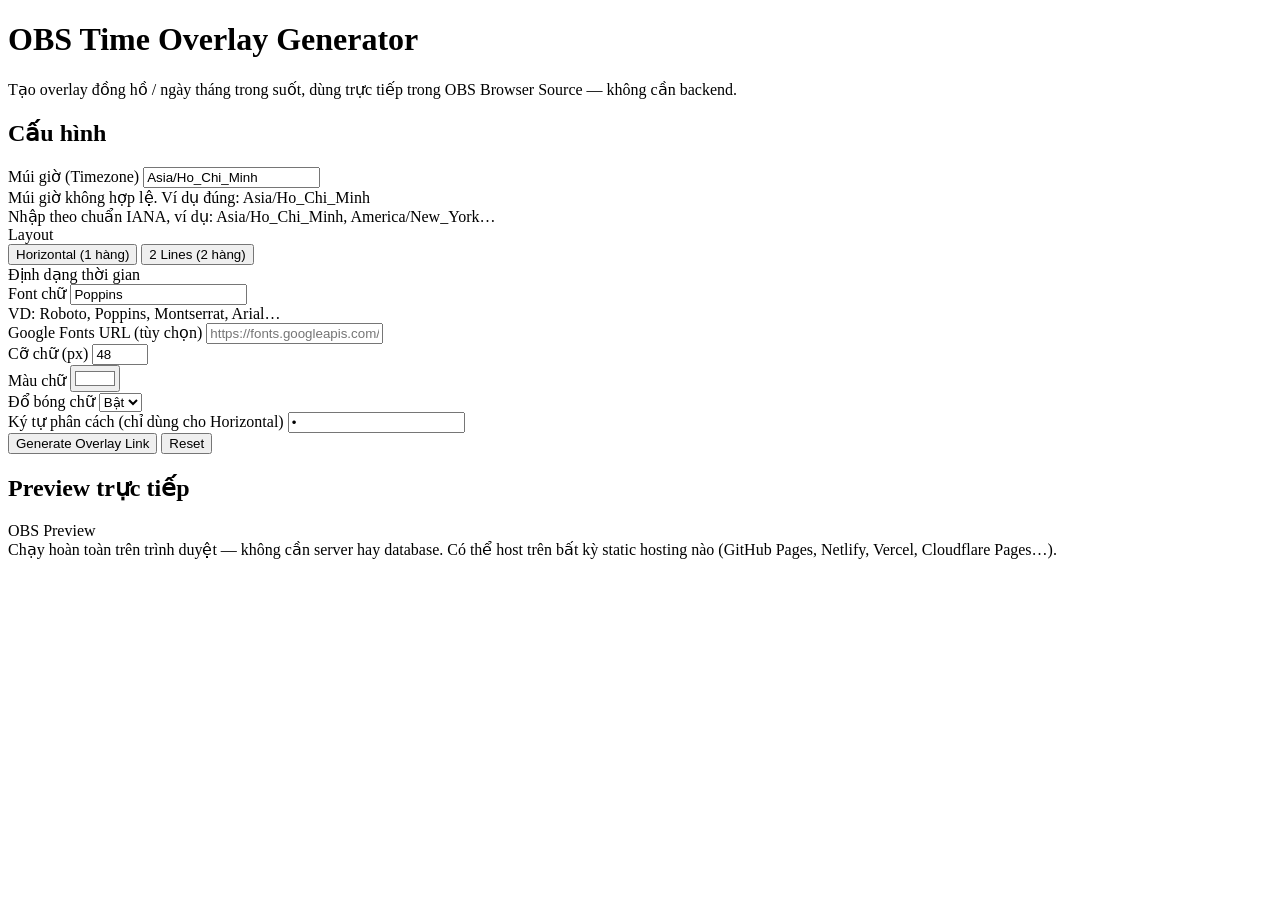
==== index.html @ 1edfa26c "Create index.html" ====
<!DOCTYPE html>
<html lang="vi">
<head>
<meta charset="UTF-8">
<meta name="viewport" content="width=device-width, initial-scale=1.0">
<title>Time Overlay Generator cho OBS</title>
<link rel="stylesheet" href="style.css">
</head>
<body class="config-page">
<div class="page-wrap">

  <div class="topbar">
    <div class="logo-dot"></div>
    <div>
      <h1>OBS Time Overlay Generator</h1>
      <p>Tạo overlay đồng hồ / ngày tháng trong suốt, dùng trực tiếp trong OBS Browser Source — không cần backend.</p>
    </div>
  </div>

  <div class="layout-grid">

    <!-- ============ LEFT: CONFIG FORM ============ -->
    <div class="card">
      <h2>Cấu hình</h2>

      <div class="field" id="field-timezone">
        <label for="input-timezone">Múi giờ (Timezone)</label>
        <input type="text" id="input-timezone" list="tz-list" value="Asia/Ho_Chi_Minh" autocomplete="off">
        <datalist id="tz-list">
          <option value="Asia/Ho_Chi_Minh">
          <option value="Asia/Bangkok">
          <option value="Asia/Singapore">
          <option value="Asia/Tokyo">
          <option value="Asia/Shanghai">
          <option value="Asia/Seoul">
          <option value="Asia/Kolkata">
          <option value="Asia/Dubai">
          <option value="Europe/London">
          <option value="Europe/Paris">
          <option value="Europe/Berlin">
          <option value="America/New_York">
          <option value="America/Los_Angeles">
          <option value="America/Chicago">
          <option value="Australia/Sydney">
          <option value="Pacific/Auckland">
          <option value="UTC">
        </datalist>
        <div class="error-msg">Múi giờ không hợp lệ. Ví dụ đúng: Asia/Ho_Chi_Minh</div>
        <div class="hint">Nhập theo chuẩn IANA, ví dụ: Asia/Ho_Chi_Minh, America/New_York…</div>
      </div>

      <div class="field">
        <label>Layout</label>
        <div class="layout-choice">
          <button type="button" class="choice-btn active" data-group="layout" data-value="horizontal">Horizontal (1 hàng)</button>
          <button type="button" class="choice-btn" data-group="layout" data-value="2lines">2 Lines (2 hàng)</button>
        </div>
      </div>

      <div class="field">
        <label>Định dạng thời gian</label>
        <div class="format-choice" id="format-choice"></div>
      </div>

      <div class="row-2">
        <div class="field">
          <label for="input-font">Font chữ</label>
          <input type="text" id="input-font" value="Poppins" autocomplete="off">
          <div class="hint">VD: Roboto, Poppins, Montserrat, Arial…</div>
        </div>
        <div class="field">
          <label for="input-fonturl">Google Fonts URL (tùy chọn)</label>
          <input type="text" id="input-fonturl" placeholder="https://fonts.googleapis.com/css2?family=...">
        </div>
      </div>

      <div class="row-3">
        <div class="field">
          <label for="input-size">Cỡ chữ (px)</label>
          <input type="number" id="input-size" value="48" min="12" max="200">
        </div>
        <div class="field">
          <label for="input-color">Màu chữ</label>
          <input type="color" id="input-color" value="#ffffff">
        </div>
        <div class="field">
          <label for="input-shadow">Đổ bóng chữ</label>
          <select id="input-shadow">
            <option value="1" selected>Bật</option>
            <option value="0">Tắt</option>
          </select>
        </div>
      </div>

      <div class="field" id="field-separator">
        <label for="input-separator">Ký tự phân cách (chỉ dùng cho Horizontal)</label>
        <input type="text" id="input-separator" value="•" maxlength="3">
      </div>

      <div class="buttons-row">
        <button class="btn btn-primary" id="btn-generate">Generate Overlay Link</button>
        <button class="btn btn-ghost" id="btn-reset">Reset</button>
      </div>

      <div class="result-box" id="result-box" style="display:none;">
        <label>URL Overlay của bạn <span class="badge">Dán vào OBS</span></label>
        <div class="url-output">
          <input type="text" id="output-url" readonly>
          <button class="btn btn-secondary" id="btn-copy">Copy</button>
        </div>
        <div class="copy-feedback" id="copy-feedback">Đã copy vào clipboard!</div>

        <div class="instructions">
          <strong>Cách thêm vào OBS:</strong>
          <ol>
            <li>Trong OBS, ở mục <strong>Sources</strong>, bấm <strong>+</strong> → chọn <strong>Browser Source</strong>.</li>
            <li>Dán URL overlay ở trên vào ô <strong>URL</strong>.</li>
            <li>Đặt <strong>Width</strong> / <strong>Height</strong> phù hợp (VD: 800×200), tick <strong>Shutdown source when not visible</strong> tùy ý.</li>
            <li>Bấm OK — nền overlay sẽ trong suốt và hiển thị đè lên video của bạn.</li>
          </ol>
        </div>
      </div>
    </div>

    <!-- ============ RIGHT: PREVIEW ============ -->
    <div>
      <div class="card">
        <h2>Preview trực tiếp</h2>
        <div class="preview-panel">
          <span class="preview-tag">OBS Preview</span>
          <div id="overlay-root" class="overlay-stage layout-horizontal">
            <span id="line1" class="line1"></span>
            <span id="sep" class="sep"></span>
            <span id="line2" class="line2"></span>
          </div>
        </div>
      </div>
    </div>

  </div>

  <footer class="note">Chạy hoàn toàn trên trình duyệt — không cần server hay database. Có thể host trên bất kỳ static hosting nào (GitHub Pages, Netlify, Vercel, Cloudflare Pages…).</footer>
</div>

<script src="script.js"></script>
<script>
(function () {
  const state = {
    layout: "horizontal",
    format: "24h-date"
  };

  /* ---- Build format choice buttons from shared FORMATS list ---- */
  const formatChoiceEl = document.getElementById("format-choice");
  FORMATS.forEach(f => {
    const btn = document.createElement("button");
    btn.type = "button";
    btn.className = "choice-btn" + (f.id === state.format ? " active" : "");
    btn.dataset.group = "format";
    btn.dataset.value = f.id;
    btn.textContent = f.label;
    formatChoiceEl.appendChild(btn);
  });

  /* ---- Choice-button (layout / format) handling ---- */
  document.querySelectorAll(".choice-btn").forEach(btn => {
    btn.addEventListener("click", () => {
      const group = btn.dataset.group;
      document.querySelectorAll(`.choice-btn[data-group="${group}"]`).forEach(b => b.classList.remove("active"));
      btn.classList.add("active");
      state[group] = btn.dataset.value;
      toggleSeparatorField();
      updatePreview();
    });
  });

  function toggleSeparatorField() {
    document.getElementById("field-separator").style.display =
      state.layout === "2lines" ? "none" : "block";
  }

  /* ---- Inputs ---- */
  const el = {
    timezone: document.getElementById("input-timezone"),
    font: document.getElementById("input-font"),
    fontUrl: document.getElementById("input-fonturl"),
    size: document.getElementById("input-size"),
    color: document.getElementById("input-color"),
    shadow: document.getElementById("input-shadow"),
    separator: document.getElementById("input-separator")
  };

  const previewEls = {
    root: document.getElementById("overlay-root"),
    line1: document.getElementById("line1"),
    line2: document.getElementById("line2"),
    sep: document.getElementById("sep")
  };

  function validateTimezone() {
    const field = document.getElementById("field-timezone");
    const ok = isValidTimezone(el.timezone.value.trim());
    field.classList.toggle("invalid", !ok);
    return ok;
  }

  function gatherConfig() {
    return {
      timezone: el.timezone.value.trim() || DEFAULTS.timezone,
      layout: state.layout,
      format: state.format,
      font: el.font.value.trim() || DEFAULTS.font,
      fontUrl: el.fontUrl.value.trim(),
      size: el.size.value || DEFAULTS.size,
      color: el.color.value || DEFAULTS.color,
      shadow: el.shadow.value,
      separator: el.separator.value || DEFAULTS.separator
    };
  }

  function updatePreview() {
    validateTimezone();
    const cfg = gatherConfig();
    renderOverlay(isValidTimezone(cfg.timezone) ? cfg : Object.assign({}, cfg, { timezone: DEFAULTS.timezone }), previewEls);
  }

  /* Live update on any change */
  Object.values(el).forEach(input => {
    input.addEventListener("input", updatePreview);
    input.addEventListener("change", updatePreview);
  });

  /* Tick every second */
  updatePreview();
  setInterval(updatePreview, 1000);
  toggleSeparatorField();

  /* ---- Generate URL ---- */
  document.getElementById("btn-generate").addEventListener("click", () => {
    if (!validateTimezone()) {
      document.getElementById("input-timezone").focus();
      return;
    }
    const cfg = gatherConfig();
    const url = buildOverlayURL(cfg, "overlay.html");
    const outputInput = document.getElementById("output-url");
    outputInput.value = url;
    document.getElementById("result-box").style.display = "block";
    document.getElementById("result-box").scrollIntoView({ behavior: "smooth", block: "nearest" });
  });

  /* ---- Copy button ---- */
  document.getElementById("btn-copy").addEventListener("click", () => {
    const outputInput = document.getElementById("output-url");
    outputInput.select();
    outputInput.setSelectionRange(0, 99999);
    navigator.clipboard.writeText(outputInput.value).then(() => {
      const fb = document.getElementById("copy-feedback");
      fb.classList.add("show");
      setTimeout(() => fb.classList.remove("show"), 1500);
    }).catch(() => {
      document.execCommand("copy");
    });
  });

  /* ---- Reset ---- */
  document.getElementById("btn-reset").addEventListener("click", () => {
    el.timezone.value = DEFAULTS.timezone;
    el.font.value = DEFAULTS.font;
    el.fontUrl.value = "";
    el.size.value = DEFAULTS.size;
    el.color.value = DEFAULTS.color;
    el.shadow.value = DEFAULTS.shadow;
    el.separator.value = DEFAULTS.separator;

    state.layout = DEFAULTS.layout;
    state.format = DEFAULTS.format;
    document.querySelectorAll('.choice-btn[data-group="layout"]').forEach(b =>
      b.classList.toggle("active", b.dataset.value === DEFAULTS.layout));
    document.querySelectorAll('.choice-btn[data-group="format"]').forEach(b =>
      b.classList.toggle("active", b.dataset.value === DEFAULTS.format));

    document.getElementById("field-timezone").classList.remove("invalid");
    document.getElementById("result-box").style.display = "none";
    toggleSeparatorField();
    updatePreview();
  });
})();
</script>
</body>
</html>
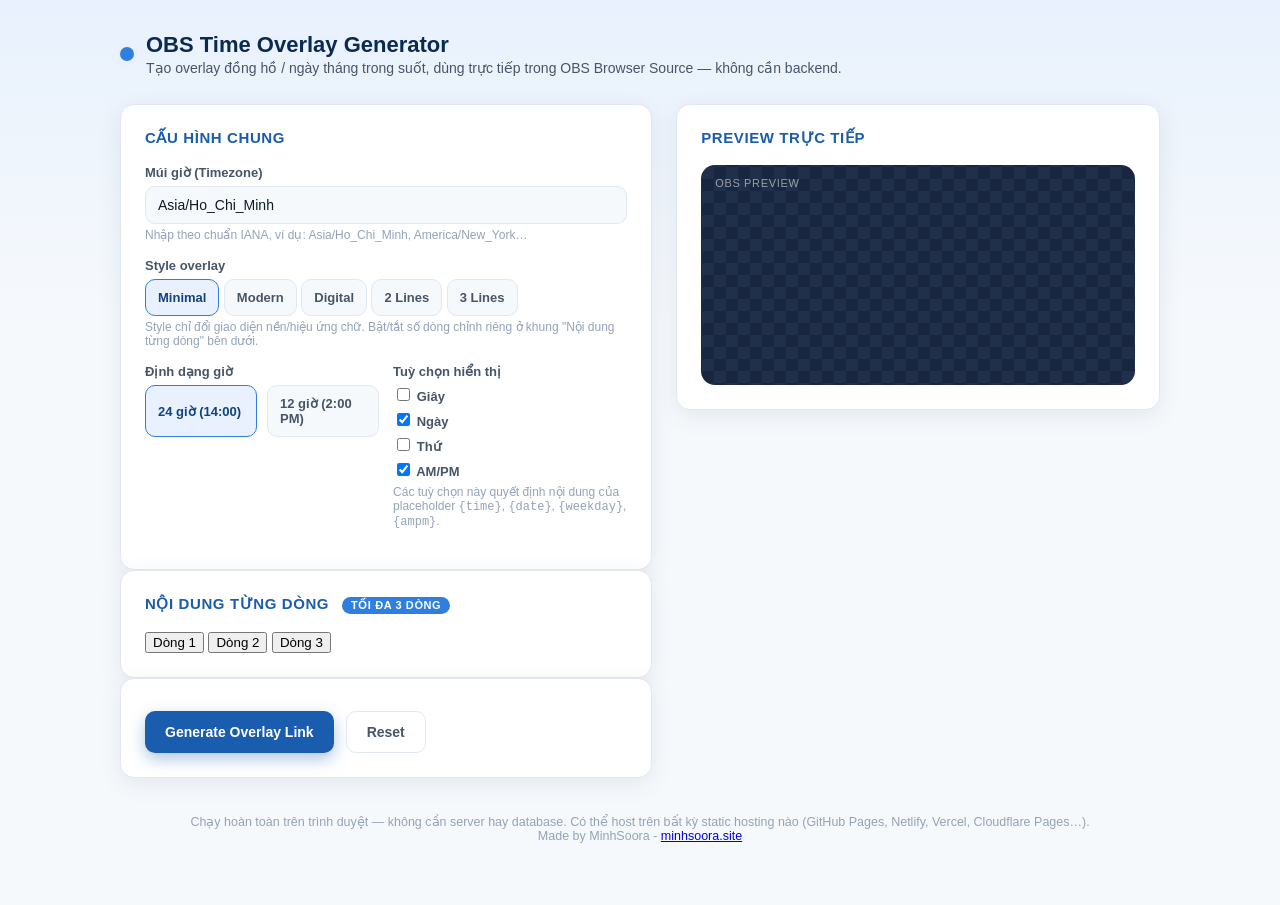
==== commit 5a3c5e5e: "Update index.html" ====
--- a/index.html
+++ b/index.html
@@ -20,106 +20,108 @@
   <div class="layout-grid">
 
     <!-- ============ LEFT: CONFIG FORM ============ -->
-    <div class="card">
-      <h2>Cấu hình</h2>
-
-      <div class="field" id="field-timezone">
-        <label for="input-timezone">Múi giờ (Timezone)</label>
-        <input type="text" id="input-timezone" list="tz-list" value="Asia/Ho_Chi_Minh" autocomplete="off">
-        <datalist id="tz-list">
-          <option value="Asia/Ho_Chi_Minh">
-          <option value="Asia/Bangkok">
-          <option value="Asia/Singapore">
-          <option value="Asia/Tokyo">
-          <option value="Asia/Shanghai">
-          <option value="Asia/Seoul">
-          <option value="Asia/Kolkata">
-          <option value="Asia/Dubai">
-          <option value="Europe/London">
-          <option value="Europe/Paris">
-          <option value="Europe/Berlin">
-          <option value="America/New_York">
-          <option value="America/Los_Angeles">
-          <option value="America/Chicago">
-          <option value="Australia/Sydney">
-          <option value="Pacific/Auckland">
-          <option value="UTC">
-        </datalist>
-        <div class="error-msg">Múi giờ không hợp lệ. Ví dụ đúng: Asia/Ho_Chi_Minh</div>
-        <div class="hint">Nhập theo chuẩn IANA, ví dụ: Asia/Ho_Chi_Minh, America/New_York…</div>
-      </div>
-
-      <div class="field">
-        <label>Layout</label>
-        <div class="layout-choice">
-          <button type="button" class="choice-btn active" data-group="layout" data-value="horizontal">Horizontal (1 hàng)</button>
-          <button type="button" class="choice-btn" data-group="layout" data-value="2lines">2 Lines (2 hàng)</button>
-        </div>
-      </div>
-
-      <div class="field">
-        <label>Định dạng thời gian</label>
-        <div class="format-choice" id="format-choice"></div>
-      </div>
-
-      <div class="row-2">
-        <div class="field">
-          <label for="input-font">Font chữ</label>
-          <input type="text" id="input-font" value="Poppins" autocomplete="off">
-          <div class="hint">VD: Roboto, Poppins, Montserrat, Arial…</div>
-        </div>
-        <div class="field">
-          <label for="input-fonturl">Google Fonts URL (tùy chọn)</label>
-          <input type="text" id="input-fonturl" placeholder="https://fonts.googleapis.com/css2?family=...">
-        </div>
-      </div>
-
-      <div class="row-3">
-        <div class="field">
-          <label for="input-size">Cỡ chữ (px)</label>
-          <input type="number" id="input-size" value="48" min="12" max="200">
-        </div>
-        <div class="field">
-          <label for="input-color">Màu chữ</label>
-          <input type="color" id="input-color" value="#ffffff">
-        </div>
-        <div class="field">
-          <label for="input-shadow">Đổ bóng chữ</label>
-          <select id="input-shadow">
-            <option value="1" selected>Bật</option>
-            <option value="0">Tắt</option>
-          </select>
-        </div>
-      </div>
-
-      <div class="field" id="field-separator">
-        <label for="input-separator">Ký tự phân cách (chỉ dùng cho Horizontal)</label>
-        <input type="text" id="input-separator" value="•" maxlength="3">
-      </div>
-
-      <div class="buttons-row">
-        <button class="btn btn-primary" id="btn-generate">Generate Overlay Link</button>
-        <button class="btn btn-ghost" id="btn-reset">Reset</button>
-      </div>
-
-      <div class="result-box" id="result-box" style="display:none;">
-        <label>URL Overlay của bạn <span class="badge">Dán vào OBS</span></label>
-        <div class="url-output">
-          <input type="text" id="output-url" readonly>
-          <button class="btn btn-secondary" id="btn-copy">Copy</button>
-        </div>
-        <div class="copy-feedback" id="copy-feedback">Đã copy vào clipboard!</div>
-
-        <div class="instructions">
-          <strong>Cách thêm vào OBS:</strong>
-          <ol>
-            <li>Trong OBS, ở mục <strong>Sources</strong>, bấm <strong>+</strong> → chọn <strong>Browser Source</strong>.</li>
-            <li>Dán URL overlay ở trên vào ô <strong>URL</strong>.</li>
-            <li>Đặt <strong>Width</strong> / <strong>Height</strong> phù hợp (VD: 800×200), tick <strong>Shutdown source when not visible</strong> tùy ý.</li>
-            <li>Bấm OK — nền overlay sẽ trong suốt và hiển thị đè lên video của bạn.</li>
-          </ol>
-        </div>
-      </div>
+    <div>
+
+      <div class="card">
+        <h2>Cấu hình chung</h2>
+
+        <div class="field" id="field-timezone">
+          <label for="input-timezone">Múi giờ (Timezone)</label>
+          <input type="text" id="input-timezone" list="tz-list" value="Asia/Ho_Chi_Minh" autocomplete="off">
+          <datalist id="tz-list">
+            <option value="Asia/Ho_Chi_Minh">
+            <option value="Asia/Bangkok">
+            <option value="Asia/Singapore">
+            <option value="Asia/Tokyo">
+            <option value="Asia/Shanghai">
+            <option value="Asia/Seoul">
+            <option value="Asia/Kolkata">
+            <option value="Asia/Dubai">
+            <option value="Europe/London">
+            <option value="Europe/Paris">
+            <option value="Europe/Berlin">
+            <option value="America/New_York">
+            <option value="America/Los_Angeles">
+            <option value="America/Chicago">
+            <option value="Australia/Sydney">
+            <option value="Pacific/Auckland">
+            <option value="UTC">
+          </datalist>
+          <div class="error-msg">Múi giờ không hợp lệ. Ví dụ đúng: Asia/Ho_Chi_Minh</div>
+          <div class="hint">Nhập theo chuẩn IANA, ví dụ: Asia/Ho_Chi_Minh, America/New_York…</div>
+        </div>
+
+        <div class="field">
+          <label>Style overlay</label>
+          <div class="style-choice" id="style-choice">
+            <button type="button" class="choice-btn active" data-style="minimal">Minimal</button>
+            <button type="button" class="choice-btn" data-style="modern">Modern</button>
+            <button type="button" class="choice-btn" data-style="digital">Digital</button>
+            <button type="button" class="choice-btn" data-style="2lines">2 Lines</button>
+            <button type="button" class="choice-btn" data-style="3lines">3 Lines</button>
+          </div>
+          <div class="hint">Style chỉ đổi giao diện nền/hiệu ứng chữ. Bật/tắt số dòng chỉnh riêng ở khung "Nội dung từng dòng" bên dưới.</div>
+        </div>
+
+        <div class="row-2">
+          <div class="field">
+            <label>Định dạng giờ</label>
+            <div class="format-choice" id="tf-choice">
+              <button type="button" class="choice-btn active" data-tf="24h">24 giờ (14:00)</button>
+              <button type="button" class="choice-btn" data-tf="12h">12 giờ (2:00 PM)</button>
+            </div>
+          </div>
+          <div class="field">
+            <label>Tuỳ chọn hiển thị</label>
+            <div class="toggles-row">
+              <label class="switch"><input type="checkbox" id="toggle-sec"> Giây</label>
+              <label class="switch"><input type="checkbox" id="toggle-date" checked> Ngày</label>
+              <label class="switch"><input type="checkbox" id="toggle-wd"> Thứ</label>
+              <label class="switch"><input type="checkbox" id="toggle-ampm" checked> AM/PM</label>
+            </div>
+            <div class="hint">Các tuỳ chọn này quyết định nội dung của placeholder <code>{time}</code>, <code>{date}</code>, <code>{weekday}</code>, <code>{ampm}</code>.</div>
+          </div>
+        </div>
+      </div>
+
+      <div class="card">
+        <h2>Nội dung từng dòng <span class="badge">Tối đa 3 dòng</span></h2>
+
+        <div class="line-tabs" id="line-tabs">
+          <button type="button" class="line-tab active on" data-line="0"><span class="dot"></span>Dòng 1</button>
+          <button type="button" class="line-tab on" data-line="1"><span class="dot"></span>Dòng 2</button>
+          <button type="button" class="line-tab" data-line="2"><span class="dot"></span>Dòng 3</button>
+        </div>
+
+        <div id="line-panels"></div>
+      </div>
+
+      <div class="card">
+        <div class="buttons-row">
+          <button class="btn btn-primary" id="btn-generate">Generate Overlay Link</button>
+          <button class="btn btn-ghost" id="btn-reset">Reset</button>
+        </div>
+
+        <div class="result-box" id="result-box" style="display:none;">
+          <label>URL Overlay của bạn <span class="badge">Dán vào OBS</span></label>
+          <div class="url-output">
+            <input type="text" id="output-url" readonly>
+            <button class="btn btn-secondary" id="btn-copy">Copy</button>
+          </div>
+          <div class="copy-feedback" id="copy-feedback">Đã copy vào clipboard!</div>
+
+          <div class="instructions">
+            <strong>Cách thêm vào OBS:</strong>
+            <ol>
+              <li>Trong OBS, ở mục <strong>Sources</strong>, bấm <strong>+</strong> → chọn <strong>Browser Source</strong>.</li>
+              <li>Dán URL overlay ở trên vào ô <strong>URL</strong>.</li>
+              <li>Đặt <strong>Width</strong> / <strong>Height</strong> phù hợp (VD: 800×200), tick <strong>Shutdown source when not visible</strong> tùy ý.</li>
+              <li>Bấm OK — nền overlay sẽ trong suốt và hiển thị đè lên video của bạn.</li>
+            </ol>
+          </div>
+        </div>
+      </div>
+
     </div>
 
     <!-- ============ RIGHT: PREVIEW ============ -->
@@ -128,10 +130,10 @@
         <h2>Preview trực tiếp</h2>
         <div class="preview-panel">
           <span class="preview-tag">OBS Preview</span>
-          <div id="overlay-root" class="overlay-stage layout-horizontal">
-            <span id="line1" class="line1"></span>
-            <span id="sep" class="sep"></span>
-            <span id="line2" class="line2"></span>
+          <div id="overlay-root" class="overlay-stage style-minimal">
+            <span id="line1" class="ov-line"></span>
+            <span id="line2" class="ov-line"></span>
+            <span id="line3" class="ov-line"></span>
           </div>
         </div>
       </div>
@@ -139,110 +141,252 @@
 
   </div>
 
-  <footer class="note">Chạy hoàn toàn trên trình duyệt — không cần server hay database. Có thể host trên bất kỳ static hosting nào (GitHub Pages, Netlify, Vercel, Cloudflare Pages…).</footer>
+  <footer class="note">
+    Chạy hoàn toàn trên trình duyệt — không cần server hay database. Có thể host trên bất kỳ static hosting nào (GitHub Pages, Netlify, Vercel, Cloudflare Pages…).<br>
+    Made by MinhSoora - <a href="https://minhsoora.site" target="_blank" rel="noopener">minhsoora.site</a>
+  </footer>
 </div>
 
 <script src="script.js"></script>
 <script>
 (function () {
-  const state = {
-    layout: "horizontal",
-    format: "24h-date"
-  };
-
-  /* ---- Build format choice buttons from shared FORMATS list ---- */
-  const formatChoiceEl = document.getElementById("format-choice");
-  FORMATS.forEach(f => {
-    const btn = document.createElement("button");
-    btn.type = "button";
-    btn.className = "choice-btn" + (f.id === state.format ? " active" : "");
-    btn.dataset.group = "format";
-    btn.dataset.value = f.id;
-    btn.textContent = f.label;
-    formatChoiceEl.appendChild(btn);
-  });
-
-  /* ---- Choice-button (layout / format) handling ---- */
-  document.querySelectorAll(".choice-btn").forEach(btn => {
-    btn.addEventListener("click", () => {
-      const group = btn.dataset.group;
-      document.querySelectorAll(`.choice-btn[data-group="${group}"]`).forEach(b => b.classList.remove("active"));
-      btn.classList.add("active");
-      state[group] = btn.dataset.value;
-      toggleSeparatorField();
-      updatePreview();
-    });
-  });
-
-  function toggleSeparatorField() {
-    document.getElementById("field-separator").style.display =
-      state.layout === "2lines" ? "none" : "block";
-  }
-
-  /* ---- Inputs ---- */
-  const el = {
-    timezone: document.getElementById("input-timezone"),
-    font: document.getElementById("input-font"),
-    fontUrl: document.getElementById("input-fonturl"),
-    size: document.getElementById("input-size"),
-    color: document.getElementById("input-color"),
-    shadow: document.getElementById("input-shadow"),
-    separator: document.getElementById("input-separator")
-  };
+  /* ---- Working state (deep clone of defaults) ---- */
+  let state = cloneDefaultConfig();
+  let activeLine = 0;
 
   const previewEls = {
     root: document.getElementById("overlay-root"),
     line1: document.getElementById("line1"),
     line2: document.getElementById("line2"),
-    sep: document.getElementById("sep")
+    line3: document.getElementById("line3")
   };
 
+  /* ---- Timezone field ---- */
+  const tzInput = document.getElementById("input-timezone");
+  const tzField = document.getElementById("field-timezone");
+
   function validateTimezone() {
-    const field = document.getElementById("field-timezone");
-    const ok = isValidTimezone(el.timezone.value.trim());
-    field.classList.toggle("invalid", !ok);
+    const ok = isValidTimezone(tzInput.value.trim());
+    tzField.classList.toggle("invalid", !ok);
     return ok;
   }
 
-  function gatherConfig() {
-    return {
-      timezone: el.timezone.value.trim() || DEFAULTS.timezone,
-      layout: state.layout,
-      format: state.format,
-      font: el.font.value.trim() || DEFAULTS.font,
-      fontUrl: el.fontUrl.value.trim(),
-      size: el.size.value || DEFAULTS.size,
-      color: el.color.value || DEFAULTS.color,
-      shadow: el.shadow.value,
-      separator: el.separator.value || DEFAULTS.separator
-    };
-  }
-
+  tzInput.addEventListener("input", () => {
+    validateTimezone();
+    state.tz = tzInput.value.trim() || DEFAULT_CONFIG.tz;
+    updatePreview();
+  });
+
+  /* ---- Style choice ---- */
+  document.querySelectorAll("#style-choice .choice-btn").forEach(btn => {
+    btn.addEventListener("click", () => {
+      document.querySelectorAll("#style-choice .choice-btn").forEach(b => b.classList.remove("active"));
+      btn.classList.add("active");
+      state.style = btn.dataset.style;
+      updatePreview();
+    });
+  });
+
+  /* ---- Time format choice ---- */
+  document.querySelectorAll("#tf-choice .choice-btn").forEach(btn => {
+    btn.addEventListener("click", () => {
+      document.querySelectorAll("#tf-choice .choice-btn").forEach(b => b.classList.remove("active"));
+      btn.classList.add("active");
+      state.tf = btn.dataset.tf;
+      updatePreview();
+    });
+  });
+
+  /* ---- Global toggles ---- */
+  const toggleSec = document.getElementById("toggle-sec");
+  const toggleDate = document.getElementById("toggle-date");
+  const toggleWd = document.getElementById("toggle-wd");
+  const toggleAmpm = document.getElementById("toggle-ampm");
+
+  toggleSec.addEventListener("change", () => { state.sec = toggleSec.checked; updatePreview(); });
+  toggleDate.addEventListener("change", () => { state.date = toggleDate.checked; updatePreview(); });
+  toggleWd.addEventListener("change", () => { state.wd = toggleWd.checked; updatePreview(); });
+  toggleAmpm.addEventListener("change", () => { state.ampm = toggleAmpm.checked; updatePreview(); });
+
+  /* ---- Line tabs ---- */
+  const lineTabs = document.querySelectorAll(".line-tab");
+  lineTabs.forEach(tab => {
+    tab.addEventListener("click", () => {
+      activeLine = Number(tab.dataset.line);
+      lineTabs.forEach(t => t.classList.toggle("active", Number(t.dataset.line) === activeLine));
+      document.querySelectorAll(".line-panel").forEach(p => {
+        p.classList.toggle("active", Number(p.dataset.line) === activeLine);
+      });
+    });
+  });
+
+  function refreshLineTabDots() {
+    lineTabs.forEach(tab => {
+      const idx = Number(tab.dataset.line);
+      tab.classList.toggle("on", !!state.lines[idx].on);
+    });
+  }
+
+  /* ---- Build the 3 line-editor panels dynamically ---- */
+  const linePanelsWrap = document.getElementById("line-panels");
+
+  function buildChip(ph, index) {
+    const chip = document.createElement("button");
+    chip.type = "button";
+    chip.className = "chip";
+    chip.textContent = ph.label;
+    chip.addEventListener("click", () => {
+      const input = document.getElementById(`line-content-${index}`);
+      insertAtCursor(input, ph.label);
+    });
+    return chip;
+  }
+
+  function insertAtCursor(input, text) {
+    const start = (input.selectionStart != null) ? input.selectionStart : input.value.length;
+    const end = (input.selectionEnd != null) ? input.selectionEnd : input.value.length;
+    input.value = input.value.slice(0, start) + text + input.value.slice(end);
+    const pos = start + text.length;
+    input.focus();
+    input.setSelectionRange(pos, pos);
+    input.dispatchEvent(new Event("input", { bubbles: true }));
+  }
+
+  function buildLinePanel(index) {
+    const panel = document.createElement("div");
+    panel.className = "line-panel" + (index === 0 ? " active" : "");
+    panel.dataset.line = String(index);
+
+    const line = state.lines[index];
+
+    panel.innerHTML = `
+      <div class="line-panel-head">
+        <label class="switch">
+          <input type="checkbox" id="line-enable-${index}" ${line.on ? "checked" : ""}>
+          Hiện dòng này
+        </label>
+      </div>
+
+      <div class="field">
+        <label for="line-content-${index}">Nội dung (dùng placeholder bên dưới để chèn nhanh)</label>
+        <input type="text" id="line-content-${index}" value="${line.txt.replace(/"/g, "&quot;")}" autocomplete="off">
+        <div class="placeholder-chips" id="line-chips-${index}"></div>
+      </div>
+
+      <div class="row-3">
+        <div class="field">
+          <label for="line-font-${index}">Font</label>
+          <input type="text" id="line-font-${index}" value="${line.font}" autocomplete="off">
+        </div>
+        <div class="field">
+          <label for="line-size-${index}">Cỡ chữ (px)</label>
+          <input type="number" id="line-size-${index}" value="${line.size}" min="8" max="300">
+        </div>
+        <div class="field">
+          <label for="line-weight-${index}">Độ đậm</label>
+          <select id="line-weight-${index}">
+            <option value="300">300 - Light</option>
+            <option value="400">400 - Regular</option>
+            <option value="500">500 - Medium</option>
+            <option value="600">600 - SemiBold</option>
+            <option value="700">700 - Bold</option>
+            <option value="800">800 - ExtraBold</option>
+            <option value="900">900 - Black</option>
+          </select>
+        </div>
+      </div>
+
+      <div class="row-2">
+        <div class="field">
+          <label for="line-color-${index}">Màu chữ</label>
+          <input type="color" id="line-color-${index}" value="${line.color}">
+        </div>
+        <div class="field">
+          <label>Căn lề</label>
+          <div class="align-choice" id="line-align-${index}">
+            <button type="button" class="choice-btn" data-align="left">Trái</button>
+            <button type="button" class="choice-btn" data-align="center">Giữa</button>
+            <button type="button" class="choice-btn" data-align="right">Phải</button>
+          </div>
+        </div>
+      </div>
+    `;
+
+    linePanelsWrap.appendChild(panel);
+
+    /* Fill placeholder chips */
+    const chipsWrap = panel.querySelector(`#line-chips-${index}`);
+    PLACEHOLDERS.forEach(ph => chipsWrap.appendChild(buildChip(ph, index)));
+
+    /* Wire up controls */
+    const elEnable = panel.querySelector(`#line-enable-${index}`);
+    const elContent = panel.querySelector(`#line-content-${index}`);
+    const elFont = panel.querySelector(`#line-font-${index}`);
+    const elSize = panel.querySelector(`#line-size-${index}`);
+    const elWeight = panel.querySelector(`#line-weight-${index}`);
+    const elColor = panel.querySelector(`#line-color-${index}`);
+    const alignBtns = panel.querySelectorAll(`#line-align-${index} .choice-btn`);
+
+    elWeight.value = String(line.weight);
+    alignBtns.forEach(b => b.classList.toggle("active", b.dataset.align === line.align));
+
+    elEnable.addEventListener("change", () => {
+      state.lines[index].on = elEnable.checked;
+      refreshLineTabDots();
+      updatePreview();
+    });
+    elContent.addEventListener("input", () => {
+      state.lines[index].txt = elContent.value;
+      updatePreview();
+    });
+    elFont.addEventListener("input", () => {
+      state.lines[index].font = elFont.value.trim() || DEFAULT_CONFIG.lines[index].font;
+      updatePreview();
+    });
+    elSize.addEventListener("input", () => {
+      state.lines[index].size = clampNumber(elSize.value, 8, 300, DEFAULT_CONFIG.lines[index].size);
+      updatePreview();
+    });
+    elWeight.addEventListener("change", () => {
+      state.lines[index].weight = Number(elWeight.value);
+      updatePreview();
+    });
+    elColor.addEventListener("input", () => {
+      state.lines[index].color = elColor.value;
+      updatePreview();
+    });
+    alignBtns.forEach(b => {
+      b.addEventListener("click", () => {
+        alignBtns.forEach(x => x.classList.remove("active"));
+        b.classList.add("active");
+        state.lines[index].align = b.dataset.align;
+        updatePreview();
+      });
+    });
+
+    return { elEnable, elContent, elFont, elSize, elWeight, elColor, alignBtns };
+  }
+
+  const linePanelRefs = [0, 1, 2].map(buildLinePanel);
+
+  /* ---- Preview update ---- */
   function updatePreview() {
-    validateTimezone();
-    const cfg = gatherConfig();
-    renderOverlay(isValidTimezone(cfg.timezone) ? cfg : Object.assign({}, cfg, { timezone: DEFAULTS.timezone }), previewEls);
-  }
-
-  /* Live update on any change */
-  Object.values(el).forEach(input => {
-    input.addEventListener("input", updatePreview);
-    input.addEventListener("change", updatePreview);
-  });
-
-  /* Tick every second */
+    const ok = validateTimezone();
+    const cfg = ok ? state : Object.assign({}, state, { tz: DEFAULT_CONFIG.tz });
+    renderOverlay(cfg, previewEls);
+  }
+
   updatePreview();
   setInterval(updatePreview, 1000);
-  toggleSeparatorField();
+  refreshLineTabDots();
 
   /* ---- Generate URL ---- */
   document.getElementById("btn-generate").addEventListener("click", () => {
     if (!validateTimezone()) {
-      document.getElementById("input-timezone").focus();
+      tzInput.focus();
       return;
     }
-    const cfg = gatherConfig();
-    const url = buildOverlayURL(cfg, "overlay.html");
+    const url = buildOverlayURL(state, "overlay.html");
     const outputInput = document.getElementById("output-url");
     outputInput.value = url;
     document.getElementById("result-box").style.display = "block";
@@ -265,24 +409,34 @@
 
   /* ---- Reset ---- */
   document.getElementById("btn-reset").addEventListener("click", () => {
-    el.timezone.value = DEFAULTS.timezone;
-    el.font.value = DEFAULTS.font;
-    el.fontUrl.value = "";
-    el.size.value = DEFAULTS.size;
-    el.color.value = DEFAULTS.color;
-    el.shadow.value = DEFAULTS.shadow;
-    el.separator.value = DEFAULTS.separator;
-
-    state.layout = DEFAULTS.layout;
-    state.format = DEFAULTS.format;
-    document.querySelectorAll('.choice-btn[data-group="layout"]').forEach(b =>
-      b.classList.toggle("active", b.dataset.value === DEFAULTS.layout));
-    document.querySelectorAll('.choice-btn[data-group="format"]').forEach(b =>
-      b.classList.toggle("active", b.dataset.value === DEFAULTS.format));
-
-    document.getElementById("field-timezone").classList.remove("invalid");
+    state = cloneDefaultConfig();
+
+    tzInput.value = state.tz;
+    tzField.classList.remove("invalid");
+
+    document.querySelectorAll("#style-choice .choice-btn").forEach(b =>
+      b.classList.toggle("active", b.dataset.style === state.style));
+    document.querySelectorAll("#tf-choice .choice-btn").forEach(b =>
+      b.classList.toggle("active", b.dataset.tf === state.tf));
+
+    toggleSec.checked = state.sec;
+    toggleDate.checked = state.date;
+    toggleWd.checked = state.wd;
+    toggleAmpm.checked = state.ampm;
+
+    linePanelRefs.forEach((refs, index) => {
+      const line = state.lines[index];
+      refs.elEnable.checked = line.on;
+      refs.elContent.value = line.txt;
+      refs.elFont.value = line.font;
+      refs.elSize.value = line.size;
+      refs.elWeight.value = String(line.weight);
+      refs.elColor.value = line.color;
+      refs.alignBtns.forEach(b => b.classList.toggle("active", b.dataset.align === line.align));
+    });
+
+    refreshLineTabDots();
     document.getElementById("result-box").style.display = "none";
-    toggleSeparatorField();
     updatePreview();
   });
 })();
--- a/style.css
+++ b/style.css
@@ -0,0 +1,396 @@
+/* ==========================================================================
+   OBS Time Overlay — style.css
+   ========================================================================== */
+
+:root {
+  --blue-900: #0b2a52;
+  --blue-700: #12437e;
+  --blue-600: #1a5cad;
+  --blue-500: #2f7fe0;
+  --blue-100: #e8f1fd;
+  --white: #ffffff;
+  --gray-50: #f6f9fc;
+  --gray-200: #e2e8f0;
+  --gray-400: #94a3b8;
+  --gray-600: #475569;
+  --gray-900: #0f172a;
+  --radius: 14px;
+  --shadow-card: 0 6px 24px rgba(15, 40, 80, 0.08);
+}
+
+* { box-sizing: border-box; }
+
+html, body {
+  margin: 0;
+  padding: 0;
+}
+
+/* ---------- Config page ---------- */
+body.config-page {
+  font-family: "Segoe UI", Roboto, Arial, sans-serif;
+  background: linear-gradient(180deg, var(--blue-100) 0%, var(--gray-50) 320px, var(--gray-50) 100%);
+  color: var(--gray-900);
+  min-height: 100vh;
+}
+
+.page-wrap {
+  max-width: 1080px;
+  margin: 0 auto;
+  padding: 32px 20px 64px;
+}
+
+.topbar {
+  display: flex;
+  align-items: center;
+  gap: 12px;
+  margin-bottom: 28px;
+}
+
+.topbar .logo-dot {
+  width: 14px;
+  height: 14px;
+  border-radius: 50%;
+  background: var(--blue-500);
+  box-shadow: 0 0 0 5px var(--blue-100);
+}
+
+.topbar h1 {
+  font-size: 22px;
+  margin: 0;
+  color: var(--blue-900);
+  font-weight: 700;
+}
+
+.topbar p {
+  margin: 2px 0 0;
+  color: var(--gray-600);
+  font-size: 14px;
+}
+
+.layout-grid {
+  display: grid;
+  grid-template-columns: 1.1fr 1fr;
+  gap: 24px;
+}
+
+@media (max-width: 860px) {
+  .layout-grid { grid-template-columns: 1fr; }
+}
+
+.card {
+  background: var(--white);
+  border-radius: var(--radius);
+  padding: 24px;
+  box-shadow: var(--shadow-card);
+  border: 1px solid var(--gray-200);
+}
+
+.card h2 {
+  font-size: 15px;
+  text-transform: uppercase;
+  letter-spacing: 0.04em;
+  color: var(--blue-600);
+  margin: 0 0 18px;
+  font-weight: 700;
+}
+
+.field {
+  margin-bottom: 16px;
+}
+
+.field label {
+  display: block;
+  font-size: 13px;
+  font-weight: 600;
+  color: var(--gray-600);
+  margin-bottom: 6px;
+}
+
+.field .hint {
+  font-size: 12px;
+  color: var(--gray-400);
+  margin-top: 4px;
+}
+
+.field input[type="text"],
+.field input[type="number"],
+.field select,
+.field input[type="color"] {
+  width: 100%;
+  padding: 10px 12px;
+  border-radius: 10px;
+  border: 1.5px solid var(--gray-200);
+  font-size: 14px;
+  background: var(--gray-50);
+  color: var(--gray-900);
+  outline: none;
+  transition: border-color .15s ease, background .15s ease;
+  font-family: inherit;
+}
+
+.field input[type="color"] {
+  padding: 4px;
+  height: 42px;
+  cursor: pointer;
+}
+
+.field input:focus,
+.field select:focus {
+  border-color: var(--blue-500);
+  background: var(--white);
+}
+
+.field.invalid input,
+.field.invalid select {
+  border-color: #d0392f;
+  background: #fdeeed;
+}
+
+.field .error-msg {
+  display: none;
+  color: #d0392f;
+  font-size: 12px;
+  margin-top: 4px;
+}
+.field.invalid .error-msg { display: block; }
+
+.row-2 {
+  display: grid;
+  grid-template-columns: 1fr 1fr;
+  gap: 14px;
+}
+
+.row-3 {
+  display: grid;
+  grid-template-columns: 1fr 1fr 1fr;
+  gap: 14px;
+}
+
+@media (max-width: 520px) {
+  .row-2, .row-3 { grid-template-columns: 1fr; }
+}
+
+.layout-choice, .format-choice {
+  display: grid;
+  grid-template-columns: 1fr 1fr;
+  gap: 10px;
+}
+
+@media (max-width: 520px) {
+  .format-choice { grid-template-columns: 1fr; }
+}
+
+.choice-btn {
+  border: 1.5px solid var(--gray-200);
+  background: var(--gray-50);
+  border-radius: 10px;
+  padding: 10px 12px;
+  cursor: pointer;
+  font-size: 13px;
+  font-weight: 600;
+  color: var(--gray-600);
+  text-align: left;
+  transition: all .15s ease;
+}
+
+.choice-btn:hover { border-color: var(--blue-500); }
+
+.choice-btn.active {
+  border-color: var(--blue-500);
+  background: var(--blue-100);
+  color: var(--blue-700);
+}
+
+.buttons-row {
+  display: flex;
+  gap: 12px;
+  margin-top: 8px;
+  flex-wrap: wrap;
+}
+
+.btn {
+  border: none;
+  border-radius: 10px;
+  padding: 12px 20px;
+  font-size: 14px;
+  font-weight: 700;
+  cursor: pointer;
+  transition: transform .1s ease, box-shadow .15s ease, background .15s ease;
+}
+
+.btn:active { transform: translateY(1px); }
+
+.btn-primary {
+  background: var(--blue-600);
+  color: var(--white);
+  box-shadow: 0 6px 16px rgba(26, 92, 173, 0.35);
+}
+.btn-primary:hover { background: var(--blue-700); }
+
+.btn-secondary {
+  background: var(--white);
+  color: var(--blue-700);
+  border: 1.5px solid var(--blue-500);
+}
+.btn-secondary:hover { background: var(--blue-100); }
+
+.btn-ghost {
+  background: transparent;
+  color: var(--gray-600);
+  border: 1.5px solid var(--gray-200);
+}
+.btn-ghost:hover { border-color: var(--gray-400); }
+
+/* Preview panel — simulates a dark video background */
+.preview-panel {
+  border-radius: var(--radius);
+  background:
+    repeating-conic-gradient(#20304a 0% 25%, #182640 0% 50%) 50% / 24px 24px,
+    linear-gradient(135deg, #14203a, #0b1526);
+  min-height: 220px;
+  display: flex;
+  align-items: center;
+  justify-content: center;
+  padding: 24px;
+  position: relative;
+  overflow: hidden;
+}
+
+.preview-panel .preview-tag {
+  position: absolute;
+  top: 12px;
+  left: 14px;
+  font-size: 11px;
+  letter-spacing: 0.06em;
+  text-transform: uppercase;
+  color: rgba(255,255,255,0.55);
+  font-family: "Segoe UI", Roboto, Arial, sans-serif;
+}
+
+.result-box {
+  margin-top: 20px;
+}
+
+.url-output {
+  display: flex;
+  gap: 8px;
+  margin-top: 10px;
+}
+
+.url-output input {
+  flex: 1;
+  padding: 12px;
+  border-radius: 10px;
+  border: 1.5px solid var(--gray-200);
+  font-size: 13px;
+  background: var(--gray-50);
+  font-family: "SFMono-Regular", Consolas, monospace;
+  color: var(--blue-900);
+}
+
+.instructions {
+  margin-top: 18px;
+  background: var(--blue-100);
+  border-radius: 10px;
+  padding: 16px 18px;
+  font-size: 13.5px;
+  color: var(--blue-900);
+  line-height: 1.6;
+}
+
+.instructions ol { margin: 6px 0 0 18px; padding: 0; }
+.instructions strong { color: var(--blue-700); }
+
+.badge {
+  display: inline-block;
+  background: var(--blue-500);
+  color: var(--white);
+  font-size: 11px;
+  font-weight: 700;
+  border-radius: 999px;
+  padding: 2px 9px;
+  margin-left: 8px;
+}
+
+.copy-feedback {
+  font-size: 12px;
+  color: #1a9a5a;
+  font-weight: 600;
+  margin-top: 6px;
+  opacity: 0;
+  transition: opacity .2s ease;
+}
+.copy-feedback.show { opacity: 1; }
+
+footer.note {
+  text-align: center;
+  margin-top: 36px;
+  color: var(--gray-400);
+  font-size: 12.5px;
+}
+
+/* ==========================================================================
+   Overlay renderer (shared between preview box and overlay.html)
+   ========================================================================== */
+.overlay-stage {
+  --overlay-font: "Poppins", "Segoe UI", Roboto, Arial, sans-serif;
+  --overlay-size: 48px;
+  --overlay-color: #ffffff;
+  --overlay-shadow: 0 2px 8px rgba(0,0,0,0.65);
+
+  font-family: var(--overlay-font);
+  color: var(--overlay-color);
+  display: inline-flex;
+  align-items: baseline;
+  justify-content: center;
+  text-shadow: var(--overlay-shadow);
+  line-height: 1.25;
+  white-space: nowrap;
+}
+
+.overlay-stage.layout-horizontal {
+  flex-direction: row;
+  font-size: var(--overlay-size);
+  font-weight: 700;
+}
+
+.overlay-stage.layout-horizontal .line2 {
+  font-size: 0.55em;
+  font-weight: 600;
+  opacity: 0.92;
+}
+
+.overlay-stage.layout-2lines {
+  flex-direction: column;
+  align-items: center;
+  text-align: center;
+}
+
+.overlay-stage.layout-2lines .line1 {
+  font-size: var(--overlay-size);
+  font-weight: 700;
+}
+
+.overlay-stage.layout-2lines .line2 {
+  font-size: calc(var(--overlay-size) * 0.42);
+  font-weight: 600;
+  opacity: 0.92;
+  margin-top: 2px;
+}
+
+/* ---------- overlay.html (transparent, OBS-ready) ---------- */
+body.overlay-page {
+  margin: 0;
+  padding: 0;
+  background: transparent;
+  width: 100vw;
+  height: 100vh;
+  display: flex;
+  align-items: center;
+  justify-content: center;
+  overflow: hidden;
+}
+
+html.overlay-html, body.overlay-page {
+  background: transparent !important;
+}
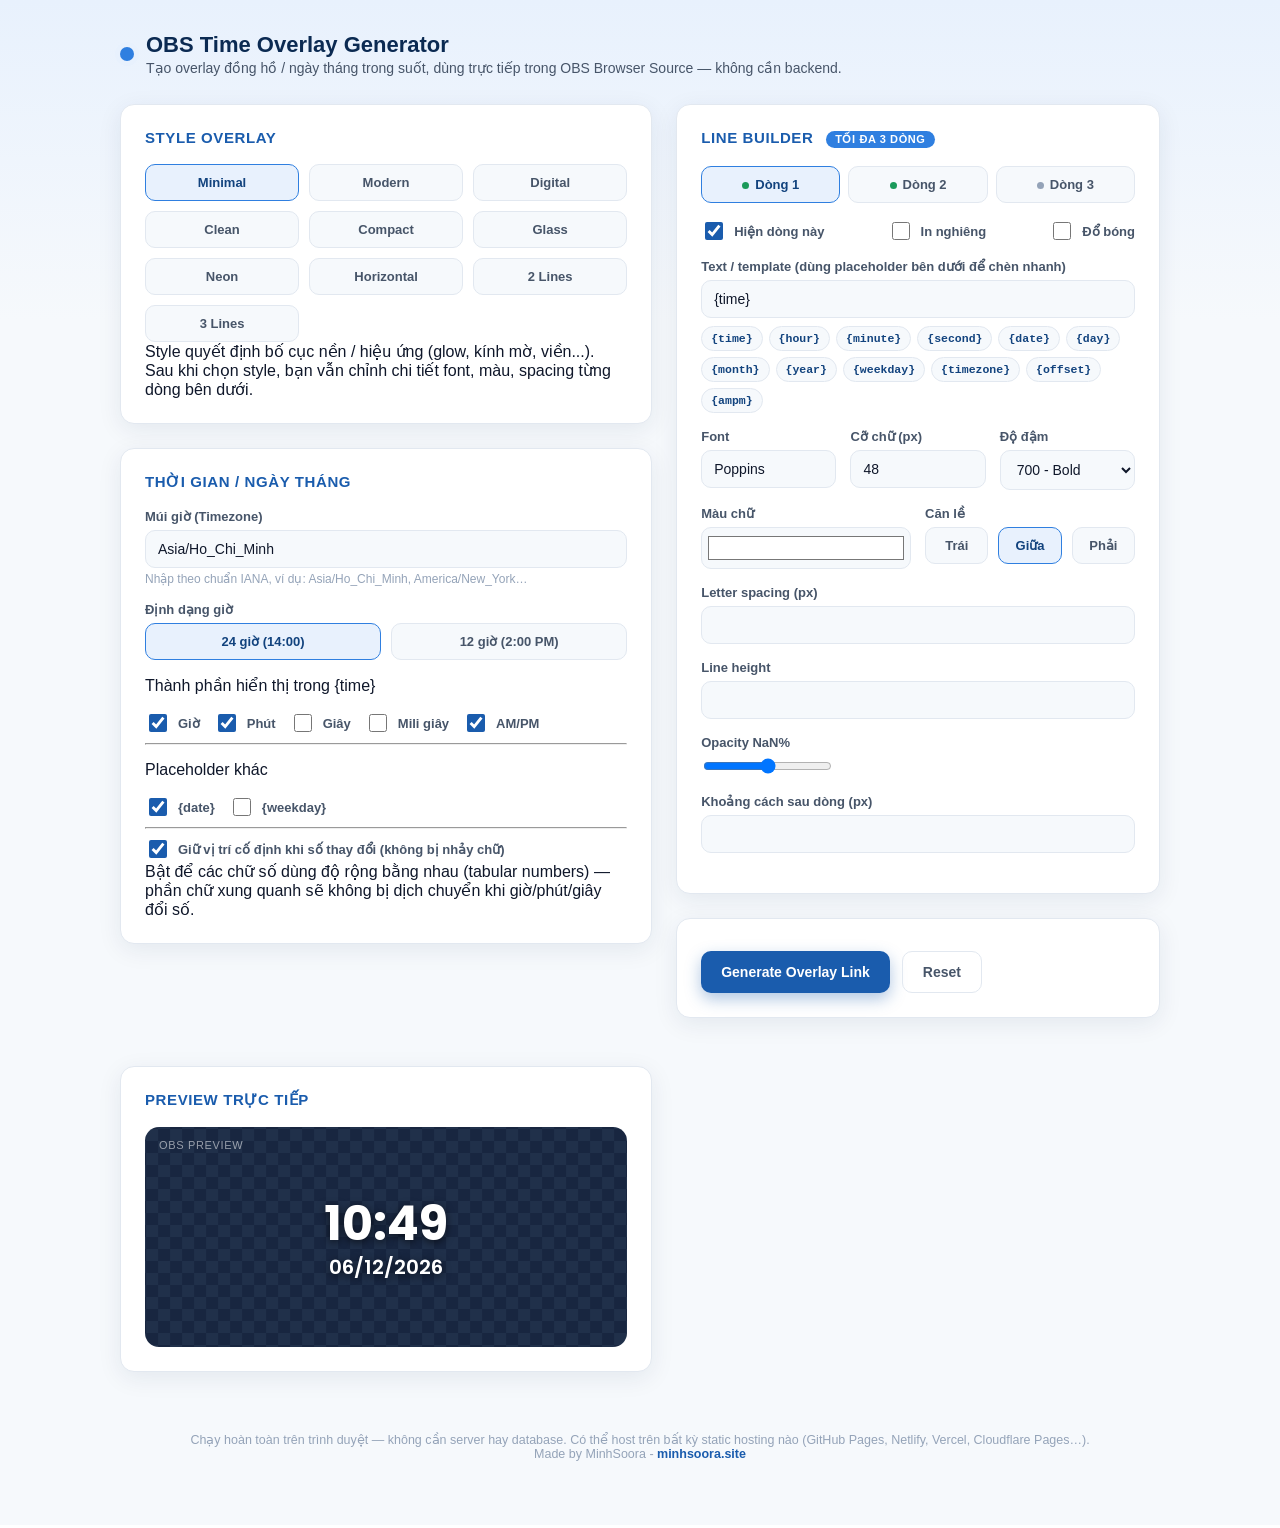
==== commit 338bdefc: "Update index.html" ====
--- a/index.html
+++ b/index.html
@@ -23,7 +23,24 @@
     <div>
 
       <div class="card">
-        <h2>Cấu hình chung</h2>
+        <h2>Style overlay</h2>
+        <div class="style-choice" id="style-choice">
+          <button type="button" class="choice-btn active" data-style="minimal">Minimal</button>
+          <button type="button" class="choice-btn" data-style="modern">Modern</button>
+          <button type="button" class="choice-btn" data-style="digital">Digital</button>
+          <button type="button" class="choice-btn" data-style="clean">Clean</button>
+          <button type="button" class="choice-btn" data-style="compact">Compact</button>
+          <button type="button" class="choice-btn" data-style="glass">Glass</button>
+          <button type="button" class="choice-btn" data-style="neon">Neon</button>
+          <button type="button" class="choice-btn" data-style="horizontal">Horizontal</button>
+          <button type="button" class="choice-btn" data-style="2lines">2 Lines</button>
+          <button type="button" class="choice-btn" data-style="3lines">3 Lines</button>
+        </div>
+        <div class="hint">Style quyết định bố cục nền / hiệu ứng (glow, kính mờ, viền...). Sau khi chọn style, bạn vẫn chỉnh chi tiết font, màu, spacing từng dòng bên dưới.</div>
+      </div>
+
+      <div class="card">
+        <h2>Thời gian / Ngày tháng</h2>
 
         <div class="field" id="field-timezone">
           <label for="input-timezone">Múi giờ (Timezone)</label>
@@ -52,40 +69,45 @@
         </div>
 
         <div class="field">
-          <label>Style overlay</label>
-          <div class="style-choice" id="style-choice">
-            <button type="button" class="choice-btn active" data-style="minimal">Minimal</button>
-            <button type="button" class="choice-btn" data-style="modern">Modern</button>
-            <button type="button" class="choice-btn" data-style="digital">Digital</button>
-            <button type="button" class="choice-btn" data-style="2lines">2 Lines</button>
-            <button type="button" class="choice-btn" data-style="3lines">3 Lines</button>
+          <label>Định dạng giờ</label>
+          <div class="format-choice" id="tf-choice">
+            <button type="button" class="choice-btn active" data-tf="24h">24 giờ (14:00)</button>
+            <button type="button" class="choice-btn" data-tf="12h">12 giờ (2:00 PM)</button>
           </div>
-          <div class="hint">Style chỉ đổi giao diện nền/hiệu ứng chữ. Bật/tắt số dòng chỉnh riêng ở khung "Nội dung từng dòng" bên dưới.</div>
-        </div>
-
-        <div class="row-2">
-          <div class="field">
-            <label>Định dạng giờ</label>
-            <div class="format-choice" id="tf-choice">
-              <button type="button" class="choice-btn active" data-tf="24h">24 giờ (14:00)</button>
-              <button type="button" class="choice-btn" data-tf="12h">12 giờ (2:00 PM)</button>
-            </div>
-          </div>
-          <div class="field">
-            <label>Tuỳ chọn hiển thị</label>
-            <div class="toggles-row">
-              <label class="switch"><input type="checkbox" id="toggle-sec"> Giây</label>
-              <label class="switch"><input type="checkbox" id="toggle-date" checked> Ngày</label>
-              <label class="switch"><input type="checkbox" id="toggle-wd"> Thứ</label>
-              <label class="switch"><input type="checkbox" id="toggle-ampm" checked> AM/PM</label>
-            </div>
-            <div class="hint">Các tuỳ chọn này quyết định nội dung của placeholder <code>{time}</code>, <code>{date}</code>, <code>{weekday}</code>, <code>{ampm}</code>.</div>
-          </div>
-        </div>
-      </div>
-
+        </div>
+
+        <p class="mini-label">Thành phần hiển thị trong {time}</p>
+        <div class="toggles-row">
+          <label class="switch"><input type="checkbox" id="toggle-h" checked> Giờ</label>
+          <label class="switch"><input type="checkbox" id="toggle-min" checked> Phút</label>
+          <label class="switch"><input type="checkbox" id="toggle-sec"> Giây</label>
+          <label class="switch"><input type="checkbox" id="toggle-ms"> Mili giây</label>
+          <label class="switch"><input type="checkbox" id="toggle-ampm" checked> AM/PM</label>
+        </div>
+
+        <hr class="section-divider">
+
+        <p class="mini-label">Placeholder khác</p>
+        <div class="toggles-row">
+          <label class="switch"><input type="checkbox" id="toggle-date" checked> {date}</label>
+          <label class="switch"><input type="checkbox" id="toggle-wd"> {weekday}</label>
+        </div>
+
+        <hr class="section-divider">
+
+        <label class="switch">
+          <input type="checkbox" id="toggle-stable" checked>
+          Giữ vị trí cố định khi số thay đổi (không bị nhảy chữ)
+        </label>
+        <div class="hint">Bật để các chữ số dùng độ rộng bằng nhau (tabular numbers) — phần chữ xung quanh sẽ không bị dịch chuyển khi giờ/phút/giây đổi số.</div>
+      </div>
+
+    </div>
+
+    <!-- ============ MIDDLE: LINE BUILDER ============ -->
+    <div>
       <div class="card">
-        <h2>Nội dung từng dòng <span class="badge">Tối đa 3 dòng</span></h2>
+        <h2>Line Builder <span class="badge">Tối đa 3 dòng</span></h2>
 
         <div class="line-tabs" id="line-tabs">
           <button type="button" class="line-tab active on" data-line="0"><span class="dot"></span>Dòng 1</button>
@@ -121,11 +143,10 @@
           </div>
         </div>
       </div>
-
     </div>
 
     <!-- ============ RIGHT: PREVIEW ============ -->
-    <div>
+    <div class="sticky-col">
       <div class="card">
         <h2>Preview trực tiếp</h2>
         <div class="preview-panel">
@@ -153,6 +174,7 @@
   /* ---- Working state (deep clone of defaults) ---- */
   let state = cloneDefaultConfig();
   let activeLine = 0;
+  let tickTimer = null;
 
   const previewEls = {
     root: document.getElementById("overlay-root"),
@@ -198,15 +220,23 @@
   });
 
   /* ---- Global toggles ---- */
+  const toggleH = document.getElementById("toggle-h");
+  const toggleMin = document.getElementById("toggle-min");
   const toggleSec = document.getElementById("toggle-sec");
+  const toggleMs = document.getElementById("toggle-ms");
+  const toggleAmpm = document.getElementById("toggle-ampm");
   const toggleDate = document.getElementById("toggle-date");
   const toggleWd = document.getElementById("toggle-wd");
-  const toggleAmpm = document.getElementById("toggle-ampm");
-
-  toggleSec.addEventListener("change", () => { state.sec = toggleSec.checked; updatePreview(); });
+  const toggleStable = document.getElementById("toggle-stable");
+
+  toggleH.addEventListener("change", () => { state.showH = toggleH.checked; updatePreview(); });
+  toggleMin.addEventListener("change", () => { state.showMin = toggleMin.checked; updatePreview(); });
+  toggleSec.addEventListener("change", () => { state.showSec = toggleSec.checked; updatePreview(); });
+  toggleMs.addEventListener("change", () => { state.showMs = toggleMs.checked; updatePreview(); });
+  toggleAmpm.addEventListener("change", () => { state.ampm = toggleAmpm.checked; updatePreview(); });
   toggleDate.addEventListener("change", () => { state.date = toggleDate.checked; updatePreview(); });
   toggleWd.addEventListener("change", () => { state.wd = toggleWd.checked; updatePreview(); });
-  toggleAmpm.addEventListener("change", () => { state.ampm = toggleAmpm.checked; updatePreview(); });
+  toggleStable.addEventListener("change", () => { state.stable = toggleStable.checked; updatePreview(); });
 
   /* ---- Line tabs ---- */
   const lineTabs = document.querySelectorAll(".line-tab");
@@ -234,6 +264,7 @@
     const chip = document.createElement("button");
     chip.type = "button";
     chip.className = "chip";
+    chip.title = ph.hint;
     chip.textContent = ph.label;
     chip.addEventListener("click", () => {
       const input = document.getElementById(`line-content-${index}`);
@@ -265,10 +296,18 @@
           <input type="checkbox" id="line-enable-${index}" ${line.on ? "checked" : ""}>
           Hiện dòng này
         </label>
+        <label class="switch">
+          <input type="checkbox" id="line-italic-${index}" ${line.italic ? "checked" : ""}>
+          In nghiêng
+        </label>
+        <label class="switch">
+          <input type="checkbox" id="line-shadow-${index}" ${line.shadow ? "checked" : ""}>
+          Đổ bóng
+        </label>
       </div>
 
       <div class="field">
-        <label for="line-content-${index}">Nội dung (dùng placeholder bên dưới để chèn nhanh)</label>
+        <label for="line-content-${index}">Text / template (dùng placeholder bên dưới để chèn nhanh)</label>
         <input type="text" id="line-content-${index}" value="${line.txt.replace(/"/g, "&quot;")}" autocomplete="off">
         <div class="placeholder-chips" id="line-chips-${index}"></div>
       </div>
@@ -310,6 +349,25 @@
           </div>
         </div>
       </div>
+
+      <div class="row-4">
+        <div class="field">
+          <label for="line-spacing-${index}">Letter spacing (px)</label>
+          <input type="number" id="line-spacing-${index}" value="${line.spacing}" min="-10" max="50" step="0.5">
+        </div>
+        <div class="field">
+          <label for="line-lh-${index}">Line height</label>
+          <input type="number" id="line-lh-${index}" value="${line.lineHeight}" min="0.8" max="3" step="0.05">
+        </div>
+        <div class="field">
+          <label for="line-opacity-${index}">Opacity <span class="range-value" id="line-opacity-val-${index}">${Math.round(line.opacity * 100)}%</span></label>
+          <input type="range" id="line-opacity-${index}" value="${line.opacity}" min="0" max="1" step="0.01">
+        </div>
+        <div class="field">
+          <label for="line-gap-${index}">Khoảng cách sau dòng (px)</label>
+          <input type="number" id="line-gap-${index}" value="${line.gap}" min="0" max="80">
+        </div>
+      </div>
     `;
 
     linePanelsWrap.appendChild(panel);
@@ -320,11 +378,18 @@
 
     /* Wire up controls */
     const elEnable = panel.querySelector(`#line-enable-${index}`);
+    const elItalic = panel.querySelector(`#line-italic-${index}`);
+    const elShadow = panel.querySelector(`#line-shadow-${index}`);
     const elContent = panel.querySelector(`#line-content-${index}`);
     const elFont = panel.querySelector(`#line-font-${index}`);
     const elSize = panel.querySelector(`#line-size-${index}`);
     const elWeight = panel.querySelector(`#line-weight-${index}`);
     const elColor = panel.querySelector(`#line-color-${index}`);
+    const elSpacing = panel.querySelector(`#line-spacing-${index}`);
+    const elLh = panel.querySelector(`#line-lh-${index}`);
+    const elOpacity = panel.querySelector(`#line-opacity-${index}`);
+    const elOpacityVal = panel.querySelector(`#line-opacity-val-${index}`);
+    const elGap = panel.querySelector(`#line-gap-${index}`);
     const alignBtns = panel.querySelectorAll(`#line-align-${index} .choice-btn`);
 
     elWeight.value = String(line.weight);
@@ -335,6 +400,14 @@
       refreshLineTabDots();
       updatePreview();
     });
+    elItalic.addEventListener("change", () => {
+      state.lines[index].italic = elItalic.checked;
+      updatePreview();
+    });
+    elShadow.addEventListener("change", () => {
+      state.lines[index].shadow = elShadow.checked;
+      updatePreview();
+    });
     elContent.addEventListener("input", () => {
       state.lines[index].txt = elContent.value;
       updatePreview();
@@ -353,6 +426,23 @@
     });
     elColor.addEventListener("input", () => {
       state.lines[index].color = elColor.value;
+      updatePreview();
+    });
+    elSpacing.addEventListener("input", () => {
+      state.lines[index].spacing = clampNumber(elSpacing.value, -10, 50, DEFAULT_CONFIG.lines[index].spacing);
+      updatePreview();
+    });
+    elLh.addEventListener("input", () => {
+      state.lines[index].lineHeight = clampNumber(elLh.value, 0.8, 3, DEFAULT_CONFIG.lines[index].lineHeight);
+      updatePreview();
+    });
+    elOpacity.addEventListener("input", () => {
+      state.lines[index].opacity = clampNumber(elOpacity.value, 0, 1, DEFAULT_CONFIG.lines[index].opacity);
+      elOpacityVal.textContent = Math.round(state.lines[index].opacity * 100) + "%";
+      updatePreview();
+    });
+    elGap.addEventListener("input", () => {
+      state.lines[index].gap = clampNumber(elGap.value, 0, 80, DEFAULT_CONFIG.lines[index].gap);
       updatePreview();
     });
     alignBtns.forEach(b => {
@@ -364,20 +454,29 @@
       });
     });
 
-    return { elEnable, elContent, elFont, elSize, elWeight, elColor, alignBtns };
+    return {
+      elEnable, elItalic, elShadow, elContent, elFont, elSize, elWeight,
+      elColor, elSpacing, elLh, elOpacity, elOpacityVal, elGap, alignBtns
+    };
   }
 
   const linePanelRefs = [0, 1, 2].map(buildLinePanel);
 
-  /* ---- Preview update ---- */
+  /* ---- Preview update (auto-adjusts tick speed if {ms} is used) ---- */
   function updatePreview() {
     const ok = validateTimezone();
     const cfg = ok ? state : Object.assign({}, state, { tz: DEFAULT_CONFIG.tz });
     renderOverlay(cfg, previewEls);
+    scheduleTicking();
+  }
+
+  function scheduleTicking() {
+    if (tickTimer) clearInterval(tickTimer);
+    const interval = needsMsTicking(state) ? 50 : 1000;
+    tickTimer = setInterval(updatePreview, interval);
   }
 
   updatePreview();
-  setInterval(updatePreview, 1000);
   refreshLineTabDots();
 
   /* ---- Generate URL ---- */
@@ -419,19 +518,30 @@
     document.querySelectorAll("#tf-choice .choice-btn").forEach(b =>
       b.classList.toggle("active", b.dataset.tf === state.tf));
 
-    toggleSec.checked = state.sec;
+    toggleH.checked = state.showH;
+    toggleMin.checked = state.showMin;
+    toggleSec.checked = state.showSec;
+    toggleMs.checked = state.showMs;
+    toggleAmpm.checked = state.ampm;
     toggleDate.checked = state.date;
     toggleWd.checked = state.wd;
-    toggleAmpm.checked = state.ampm;
+    toggleStable.checked = state.stable;
 
     linePanelRefs.forEach((refs, index) => {
       const line = state.lines[index];
       refs.elEnable.checked = line.on;
+      refs.elItalic.checked = line.italic;
+      refs.elShadow.checked = line.shadow;
       refs.elContent.value = line.txt;
       refs.elFont.value = line.font;
       refs.elSize.value = line.size;
       refs.elWeight.value = String(line.weight);
       refs.elColor.value = line.color;
+      refs.elSpacing.value = line.spacing;
+      refs.elLh.value = line.lineHeight;
+      refs.elOpacity.value = line.opacity;
+      refs.elOpacityVal.textContent = Math.round(line.opacity * 100) + "%";
+      refs.elGap.value = line.gap;
       refs.alignBtns.forEach(b => b.classList.toggle("active", b.dataset.align === line.align));
     });
 
--- a/style.css
+++ b/style.css
@@ -83,6 +83,7 @@
   padding: 24px;
   box-shadow: var(--shadow-card);
   border: 1px solid var(--gray-200);
+  margin-bottom: 24px;
 }
 
 .card h2 {
@@ -170,14 +171,17 @@
   .row-2, .row-3 { grid-template-columns: 1fr; }
 }
 
-.layout-choice, .format-choice {
+.layout-choice, .style-choice, .format-choice, .align-choice {
   display: grid;
-  grid-template-columns: 1fr 1fr;
+  grid-template-columns: repeat(2, 1fr);
   gap: 10px;
 }
 
+.style-choice { grid-template-columns: repeat(3, 1fr); }
+.align-choice { grid-template-columns: repeat(3, 1fr); }
+
 @media (max-width: 520px) {
-  .format-choice { grid-template-columns: 1fr; }
+  .format-choice, .style-choice { grid-template-columns: 1fr 1fr; }
 }
 
 .choice-btn {
@@ -189,7 +193,7 @@
   font-size: 13px;
   font-weight: 600;
   color: var(--gray-600);
-  text-align: left;
+  text-align: center;
   transition: all .15s ease;
 }
 
@@ -329,54 +333,171 @@
   font-size: 12.5px;
 }
 
+footer.note a {
+  color: var(--blue-600);
+  text-decoration: none;
+  font-weight: 600;
+}
+footer.note a:hover { text-decoration: underline; }
+
+/* ---------- Line editor (tabs + panels) ---------- */
+.line-tabs {
+  display: flex;
+  gap: 8px;
+  margin-bottom: 16px;
+}
+
+.line-tab {
+  flex: 1;
+  position: relative;
+  border: 1.5px solid var(--gray-200);
+  background: var(--gray-50);
+  border-radius: 10px;
+  padding: 10px 8px;
+  cursor: pointer;
+  font-size: 13px;
+  font-weight: 700;
+  color: var(--gray-600);
+  transition: all .15s ease;
+}
+
+.line-tab:hover { border-color: var(--blue-500); }
+
+.line-tab.active {
+  border-color: var(--blue-500);
+  background: var(--blue-100);
+  color: var(--blue-700);
+}
+
+.line-tab .dot {
+  display: inline-block;
+  width: 7px;
+  height: 7px;
+  border-radius: 50%;
+  background: var(--gray-400);
+  margin-right: 6px;
+}
+
+.line-tab.on .dot { background: #1a9a5a; }
+
+.line-panel { display: none; }
+.line-panel.active { display: block; }
+
+.line-panel-head {
+  display: flex;
+  align-items: center;
+  justify-content: space-between;
+  margin-bottom: 16px;
+}
+
+.switch {
+  display: inline-flex;
+  align-items: center;
+  gap: 8px;
+  cursor: pointer;
+  font-size: 13px;
+  font-weight: 600;
+  color: var(--gray-600);
+  user-select: none;
+}
+
+.switch input[type="checkbox"] {
+  width: 18px;
+  height: 18px;
+  accent-color: var(--blue-600);
+  cursor: pointer;
+}
+
+.placeholder-chips {
+  display: flex;
+  flex-wrap: wrap;
+  gap: 6px;
+  margin-top: 8px;
+}
+
+.chip {
+  border: 1.5px solid var(--gray-200);
+  background: var(--gray-50);
+  color: var(--blue-700);
+  font-family: "SFMono-Regular", Consolas, monospace;
+  font-size: 11.5px;
+  font-weight: 600;
+  padding: 5px 9px;
+  border-radius: 999px;
+  cursor: pointer;
+  transition: all .15s ease;
+}
+
+.chip:hover {
+  border-color: var(--blue-500);
+  background: var(--blue-100);
+}
+
+.toggles-row {
+  display: flex;
+  flex-wrap: wrap;
+  gap: 14px;
+  margin-top: 4px;
+}
+
 /* ==========================================================================
    Overlay renderer (shared between preview box and overlay.html)
    ========================================================================== */
 .overlay-stage {
-  --overlay-font: "Poppins", "Segoe UI", Roboto, Arial, sans-serif;
-  --overlay-size: 48px;
-  --overlay-color: #ffffff;
-  --overlay-shadow: 0 2px 8px rgba(0,0,0,0.65);
-
-  font-family: var(--overlay-font);
-  color: var(--overlay-color);
-  display: inline-flex;
-  align-items: baseline;
-  justify-content: center;
-  text-shadow: var(--overlay-shadow);
-  line-height: 1.25;
-  white-space: nowrap;
-}
-
-.overlay-stage.layout-horizontal {
-  flex-direction: row;
-  font-size: var(--overlay-size);
-  font-weight: 700;
-}
-
-.overlay-stage.layout-horizontal .line2 {
-  font-size: 0.55em;
-  font-weight: 600;
-  opacity: 0.92;
-}
-
-.overlay-stage.layout-2lines {
+  display: flex;
   flex-direction: column;
   align-items: center;
-  text-align: center;
-}
-
-.overlay-stage.layout-2lines .line1 {
-  font-size: var(--overlay-size);
-  font-weight: 700;
-}
-
-.overlay-stage.layout-2lines .line2 {
-  font-size: calc(var(--overlay-size) * 0.42);
-  font-weight: 600;
-  opacity: 0.92;
-  margin-top: 2px;
-}
+  justify-content: center;
+  gap: 2px;
+  white-space: nowrap;
+}
+
+.overlay-stage .ov-line {
+  display: none;
+  line-height: 1.2;
+  text-shadow: 0 2px 8px rgba(0,0,0,0.65);
+}
+
+/* Minimal — clean, no decoration */
+.overlay-stage.style-minimal { gap: 2px; }
+.overlay-stage.style-minimal .ov-line { text-shadow: 0 2px 8px rgba(0,0,0,0.65); }
+
+/* Modern — soft dark pill container */
+.overlay-stage.style-modern {
+  background: rgba(10, 16, 30, 0.38);
+  backdrop-filter: blur(6px);
+  -webkit-backdrop-filter: blur(6px);
+  padding: 14px 26px;
+  border-radius: 16px;
+  border: 1px solid rgba(255,255,255,0.12);
+  gap: 4px;
+}
+.overlay-stage.style-modern .ov-line {
+  letter-spacing: 0.02em;
+  text-shadow: 0 1px 4px rgba(0,0,0,0.5);
+}
+
+/* Digital — LCD / neon monospace look */
+.overlay-stage.style-digital {
+  background: rgba(4, 10, 8, 0.45);
+  padding: 12px 24px;
+  border-radius: 10px;
+  border: 1px solid rgba(90, 255, 170, 0.25);
+  gap: 2px;
+}
+.overlay-stage.style-digital .ov-line {
+  font-variant-numeric: tabular-nums;
+  letter-spacing: 0.06em;
+  text-shadow: 0 0 10px currentColor, 0 0 2px rgba(0,0,0,0.6);
+}
+
+/* 2 Lines — tuned spacing for a two-row layout */
+.overlay-stage.style-2lines { gap: 0px; }
+.overlay-stage.style-2lines .ov-line { line-height: 1.1; }
+
+/* 3 Lines — tighter spacing for a three-row layout */
+.overlay-stage.style-3lines { gap: -2px; }
+.overlay-stage.style-3lines .ov-line { line-height: 1.05; }
 
 /* ---------- overlay.html (transparent, OBS-ready) ---------- */
 body.overlay-page {
